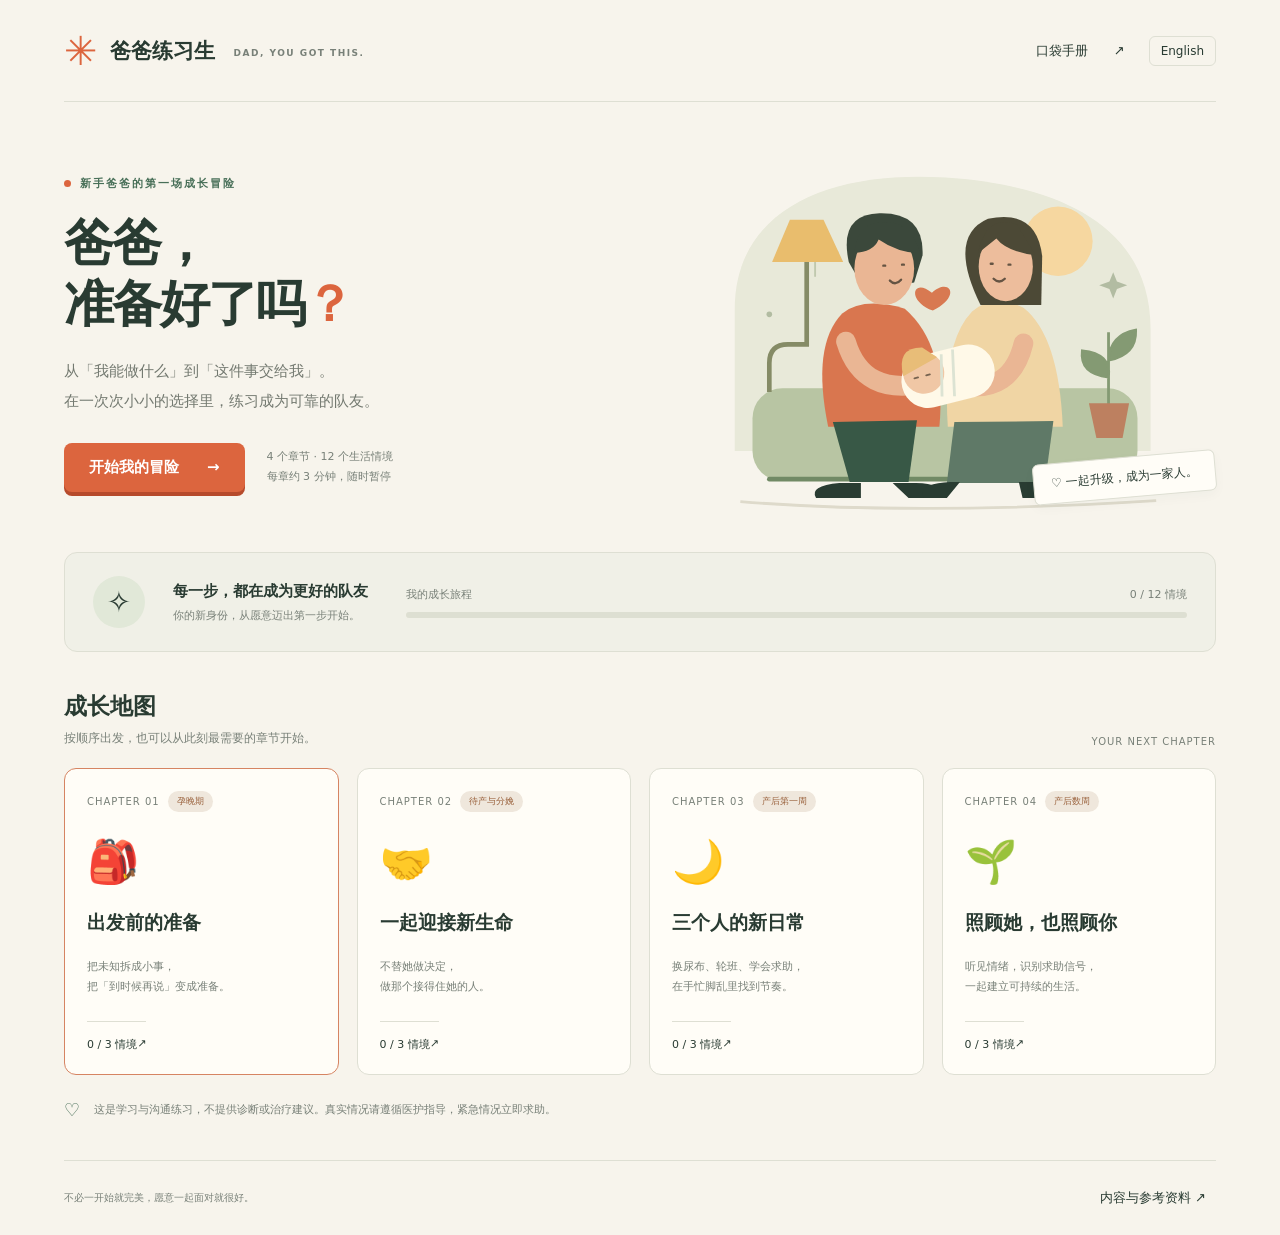
==== index.html @ 6fc8d2fd "Publish bilingual game through GitHub Pages" ====
<!doctype html>
<html lang="zh-CN">
<head>
  <meta charset="utf-8">
  <meta name="viewport" content="width=device-width,initial-scale=1">
  <meta http-equiv="refresh" content="0;url=dad-quest/index.html">
  <title>爸爸，准备好了吗？ / Dad, You Got This</title>
  <meta name="description" content="四章、12 个情境，练习成为可靠的新手爸爸。A bilingual learning adventure for new dads.">
</head>
<body>
  <h1>爸爸，准备好了吗？ / Dad, You Got This</h1>
  <p><a href="dad-quest/index.html">开始中文版</a> · <a href="dad-quest/en.html">Play in English</a></p>
  <p><a href="scorecard.html">月嫂 / 育儿嫂面试评分表</a></p>
</body>
</html>
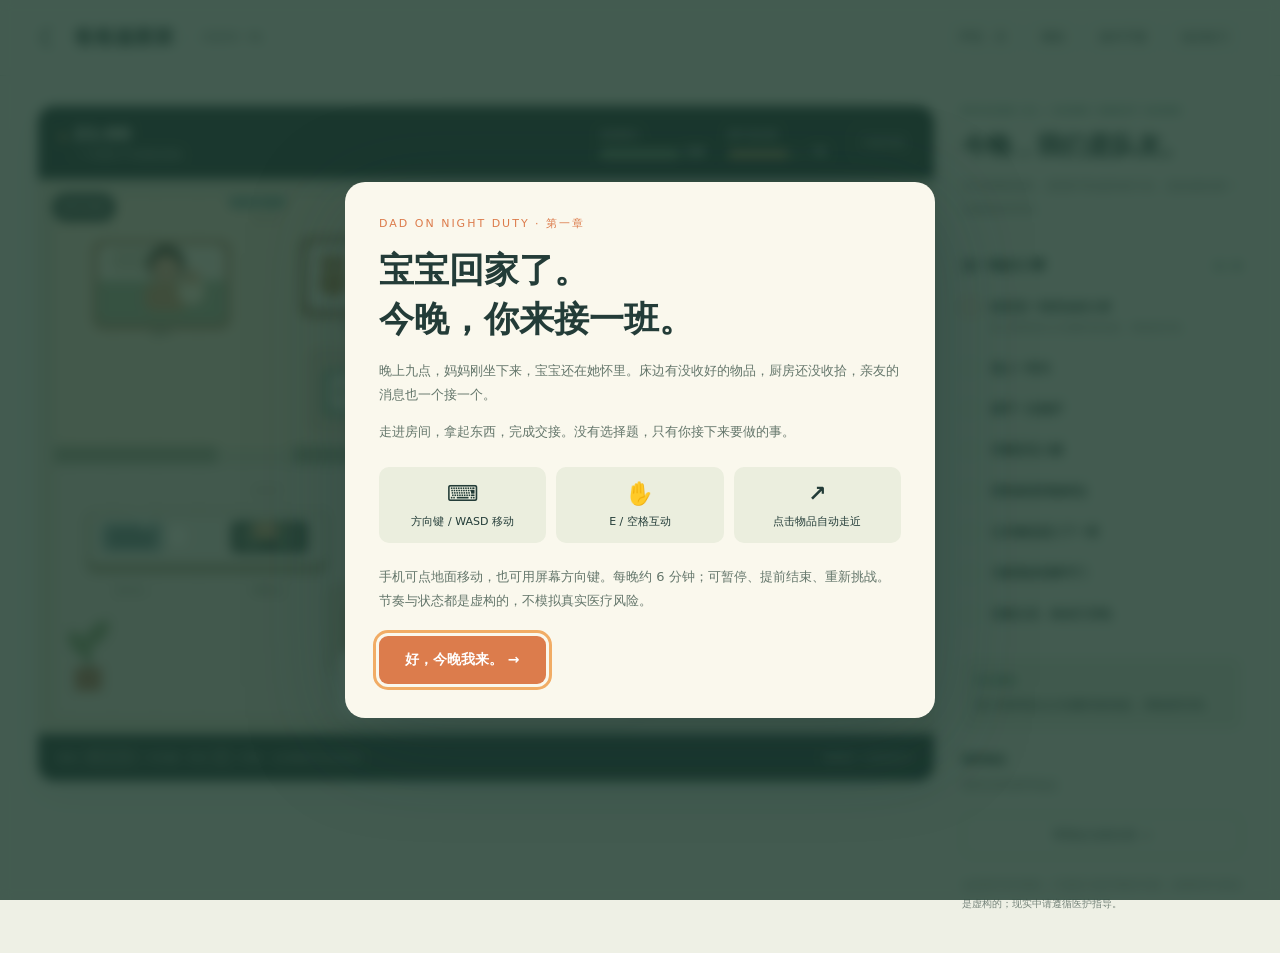
==== commit 32125e60: "Build playable Chinese night-duty household simulation" ====
--- a/index.html
+++ b/index.html
@@ -4,11 +4,11 @@
   <meta charset="utf-8">
   <meta name="viewport" content="width=device-width,initial-scale=1">
   <meta http-equiv="refresh" content="0;url=dad-quest/index.html">
-  <title>爸爸，准备好了吗？ / Dad, You Got This</title>
-  <meta name="description" content="四章、12 个情境，练习成为可靠的新手爸爸。A bilingual learning adventure for new dads.">
+  <title>爸爸值夜班 · 回家第一晚</title>
+  <meta name="description" content="控制角色在家庭场景中移动、照护、搬运与交接。爸爸值夜班：回家第一晚。">
 </head>
 <body>
-  <h1>爸爸，准备好了吗？ / Dad, You Got This</h1>
+  <h1>爸爸值夜班 · 回家第一晚</h1>
   <p><a href="dad-quest/index.html">开始中文版</a> · <a href="dad-quest/en.html">Play in English</a></p>
   <p><a href="scorecard.html">月嫂 / 育儿嫂面试评分表</a></p>
 </body>
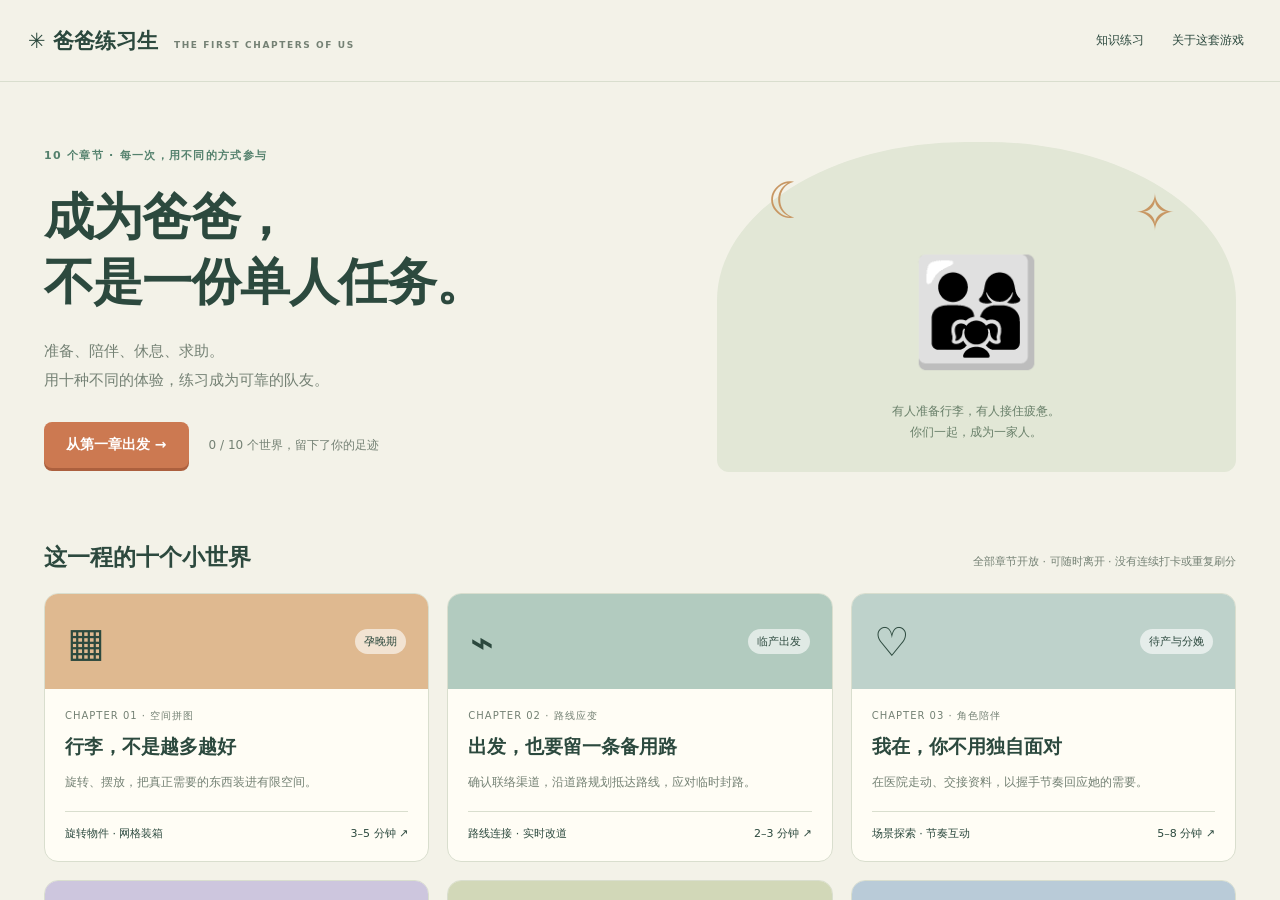
==== commit 4cea7c47: "Add ten-chapter perinatal game collection with eight distinct interactive episodes" ====
--- a/index.html
+++ b/index.html
@@ -3,13 +3,13 @@
 <head>
   <meta charset="utf-8">
   <meta name="viewport" content="width=device-width,initial-scale=1">
-  <meta http-equiv="refresh" content="0;url=dad-quest/index.html">
-  <title>爸爸值夜班 · 回家第一晚</title>
-  <meta name="description" content="控制角色在家庭场景中移动、照护、搬运与交接。爸爸值夜班：回家第一晚。">
+  <meta http-equiv="refresh" content="0;url=dad-quest/series.html">
+  <title>爸爸练习生 · 围产成长地图</title>
+  <meta name="description" content="十个独立互动章节，从孕晚期准备到产后支持，每章一种主要玩法。">
 </head>
 <body>
-  <h1>爸爸值夜班 · 回家第一晚</h1>
-  <p><a href="dad-quest/index.html">开始中文版</a> · <a href="dad-quest/en.html">Play in English</a></p>
+  <h1>爸爸练习生 · 围产成长地图</h1>
+  <p><a href="dad-quest/series.html">开始中文版</a> · <a href="dad-quest/en.html">English knowledge practice</a></p>
   <p><a href="scorecard.html">月嫂 / 育儿嫂面试评分表</a></p>
 </body>
 </html>
